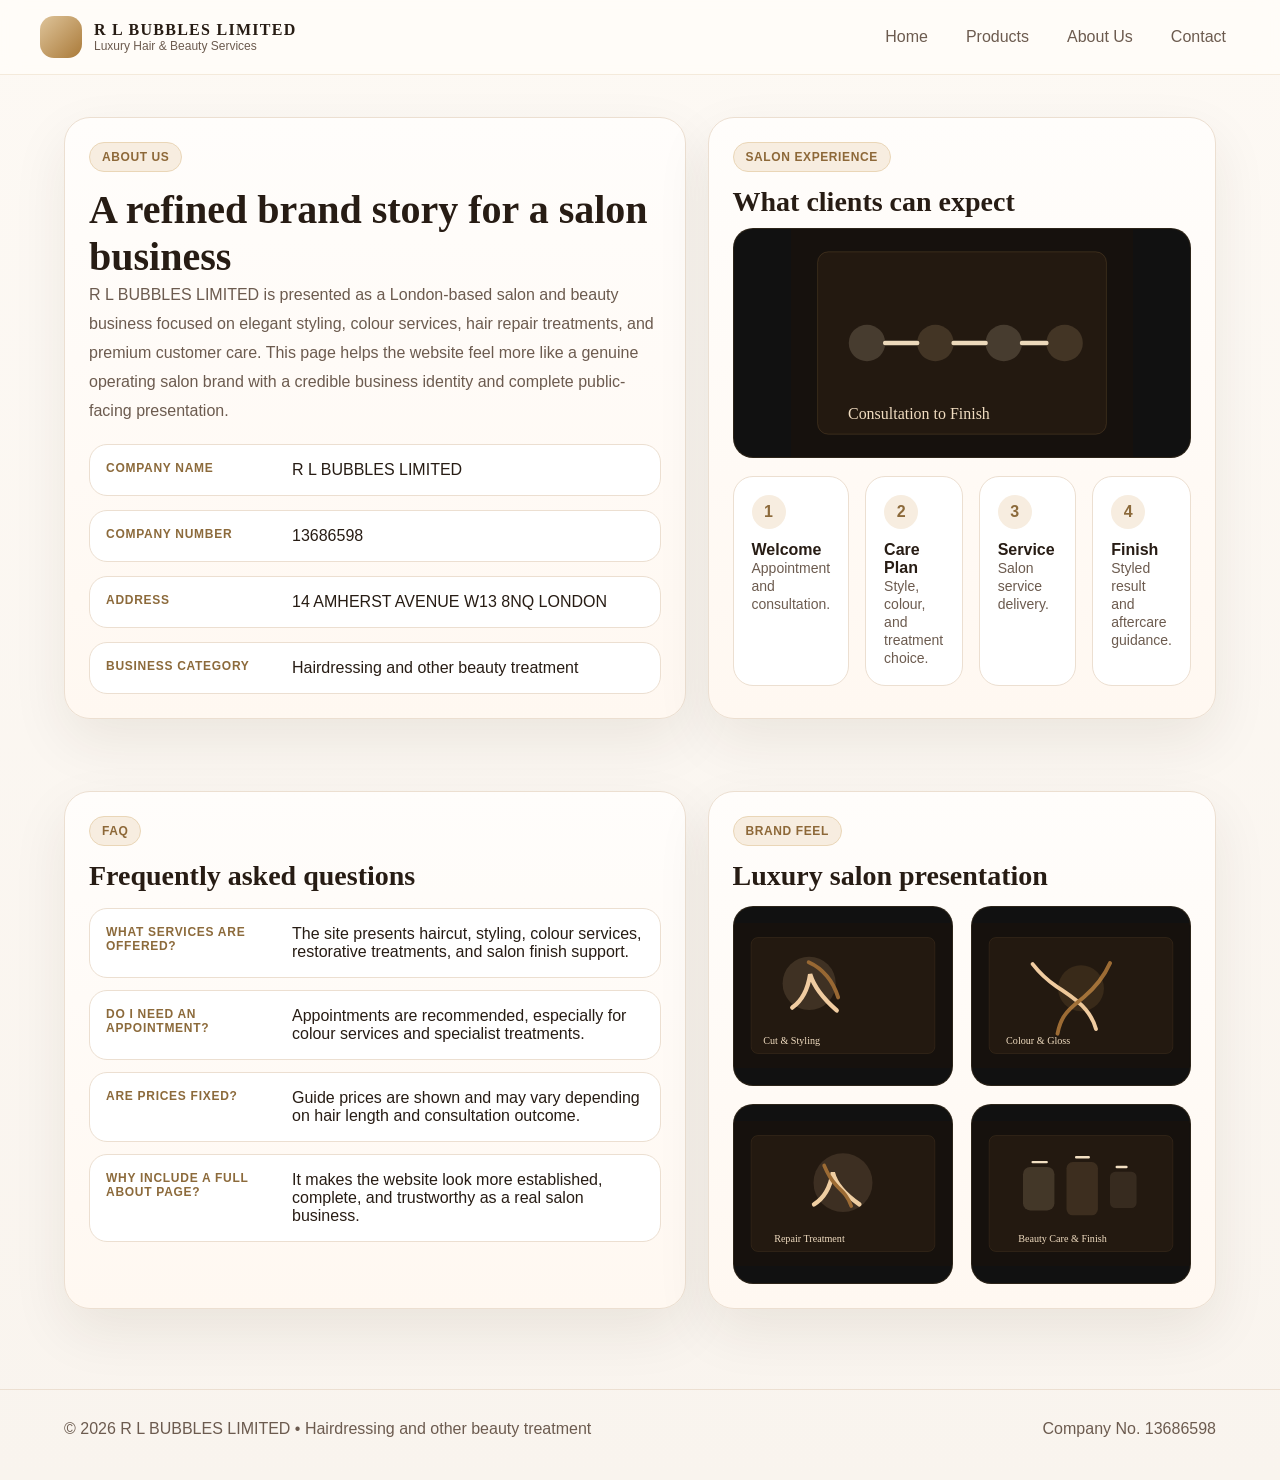
==== about.html @ bbaa7742 "cdsc" ====
<!DOCTYPE html><html lang='en'><head><meta charset='utf-8'><meta name='viewport' content='width=device-width,initial-scale=1'><title>R L BUBBLES LIMITED | About Us</title><meta name='description' content='R L BUBBLES LIMITED luxury salon and beauty website.'>
<style>
:root{--bg:#f9f4ee;--panel:#fffdfb;--panel2:#fff8f1;--text:#271c14;--muted:#6c5b4f;--gold:#b98945;--line:#ecdfd1;--shadow:0 22px 56px rgba(56,34,12,.08)}
*{box-sizing:border-box}html{scroll-behavior:smooth}
body{margin:0;background:linear-gradient(180deg,#fdf9f4,var(--bg));color:var(--text);font-family:Segoe UI,Arial,sans-serif}
a{color:inherit}.wrap{max-width:1200px;margin:0 auto;padding:0 24px}
.nav{position:sticky;top:0;z-index:30;background:rgba(255,252,248,.92);backdrop-filter:blur(10px);border-bottom:1px solid rgba(185,137,69,.16)}
.nav-inner{display:flex;justify-content:space-between;align-items:center;padding:16px 0;gap:14px;flex-wrap:wrap}
.brand{display:flex;align-items:center;gap:12px;text-decoration:none}.mark{width:42px;height:42px;border-radius:14px;background:linear-gradient(135deg,#dec49a,#aa7a39)}
.brand strong{display:block;font-family:Georgia,serif;letter-spacing:.08em}.brand span{display:block;font-size:12px;color:var(--muted)}
.links{display:flex;gap:10px;flex-wrap:wrap}.links a{text-decoration:none;padding:10px 14px;border-radius:999px;color:var(--muted)}.links a:hover{background:#fff;border:1px solid var(--line);color:var(--text)}
.hero{padding:34px 0 22px}
.hero-card{min-height:640px;border-radius:36px;overflow:hidden;position:relative;background:linear-gradient(90deg, rgba(26,18,13,.82) 0%, rgba(26,18,13,.60) 44%, rgba(26,18,13,.18) 72%, rgba(26,18,13,.04) 100%),url('assets/hero-salon.svg') center/cover no-repeat;box-shadow:0 28px 70px rgba(44,24,8,.16)}
.hero-inner{max-width:690px;padding:76px 68px;color:#f8efe2}.kicker{display:inline-flex;padding:8px 14px;border-radius:999px;border:1px solid rgba(255,240,215,.24);background:rgba(255,255,255,.06);font-size:13px}
h1,h2,h3{font-family:Georgia,'Times New Roman',serif}h1{margin:20px 0 16px;font-size:clamp(42px,6vw,76px);line-height:1.02;letter-spacing:-.03em}h2{font-size:40px;margin:0}
.lead{font-size:18px;line-height:1.85;color:#efe1cd}.actions{display:flex;gap:14px;flex-wrap:wrap;margin-top:28px}
.btn{display:inline-flex;align-items:center;justify-content:center;padding:14px 18px;border-radius:14px;text-decoration:none;font-weight:700}
.btn-primary{background:linear-gradient(135deg,#f0d8b0,#b98945);color:#25170d;box-shadow:0 16px 36px rgba(185,137,69,.28)}.btn-secondary{background:rgba(255,255,255,.08);color:#fff;border:1px solid rgba(255,240,215,.20)}
.float{position:absolute;right:28px;bottom:28px;width:min(395px,calc(100% - 56px));background:rgba(255,250,245,.95);border:1px solid rgba(185,137,69,.18);border-radius:24px;padding:24px;box-shadow:var(--shadow)}.float h3{margin:0 0 14px;font-size:24px}
.list{display:grid;gap:12px}.item{display:grid;grid-template-columns:138px 1fr;gap:14px;padding:12px 0;border-top:1px solid var(--line)}.item:first-child{border-top:none;padding-top:0}.item strong{font-size:12px;color:#87684a;text-transform:uppercase;letter-spacing:.06em}
.section{padding:36px 0}.heading{display:flex;justify-content:space-between;gap:22px;align-items:end;flex-wrap:wrap;margin-bottom:20px}.heading p{margin:0;max-width:760px;color:var(--muted);line-height:1.8}
.grid4{display:grid;grid-template-columns:repeat(4,1fr);gap:22px}.grid2{display:grid;grid-template-columns:1.1fr .9fr;gap:22px}
.card{background:linear-gradient(180deg,var(--panel),var(--panel2));border:1px solid var(--line);border-radius:26px;padding:24px;box-shadow:var(--shadow)}
.media{height:230px;border-radius:20px;background:#111 center/contain no-repeat;border:1px solid rgba(185,137,69,.16);margin-bottom:18px}
.gallery{display:grid;grid-template-columns:repeat(4,1fr);gap:18px}.gallery .media{height:180px;margin-bottom:0}
.badge{display:inline-flex;padding:7px 12px;border-radius:999px;font-size:12px;font-weight:700;letter-spacing:.05em;text-transform:uppercase;color:#8d6838;background:#f7ede0;border:1px solid #ead6b7}
.card h3{margin:0 0 10px;font-size:28px}.card p{margin:0;color:var(--muted);line-height:1.82}.price-list,.faq{display:grid;gap:12px;margin-top:16px}
.price{display:grid;grid-template-columns:1fr auto;gap:14px;padding:16px 0;border-top:1px solid var(--line)}.price:first-child{border-top:none;padding-top:0}.price strong{display:block;font-size:17px}.price span{font-weight:700;color:#8e6530}
.details{display:grid;gap:14px}.detail{display:grid;grid-template-columns:170px 1fr;gap:16px;padding:16px;border-radius:18px;background:#fff;border:1px solid var(--line)}.detail strong{color:#8c6a3b;text-transform:uppercase;font-size:12px;letter-spacing:.06em}
.note{margin-top:16px;padding:16px 18px;border-radius:18px;background:#f9f2e8;border:1px solid #ecd8ba;color:#72583e;line-height:1.75}
.steps{display:grid;grid-template-columns:repeat(4,1fr);gap:16px;margin-top:16px}.step{padding:18px;border-radius:20px;background:#fff;border:1px solid var(--line)}.step b{display:inline-block;width:34px;height:34px;line-height:34px;text-align:center;border-radius:999px;background:#f7ede0;color:#8c6a3b;margin-bottom:12px}
.form-grid{display:grid;grid-template-columns:1fr 1fr;gap:14px}input,textarea,select{width:100%;padding:14px;border-radius:14px;border:1px solid var(--line);background:#fff;font:inherit;color:var(--text)}textarea{min-height:130px;resize:vertical}.full{grid-column:1/-1}
.footer{margin-top:44px;border-top:1px solid var(--line);padding:30px 0 42px;color:var(--muted)}.footer-inner{display:flex;justify-content:space-between;gap:18px;flex-wrap:wrap}.small{font-size:14px}
@media(max-width:1000px){.grid4,.grid2,.gallery,.steps,.form-grid{grid-template-columns:1fr}.hero-card{min-height:unset}.float{position:static;margin:24px}}
@media(max-width:720px){.hero-inner{padding:34px 24px}h1{font-size:42px}h2{font-size:32px}.item,.detail{grid-template-columns:1fr}}
</style>
</head><body><nav class='nav'><div class='wrap nav-inner'><a class='brand' href='index.html'><div class='mark'></div><div><strong>R L BUBBLES LIMITED</strong><span>Luxury Hair & Beauty Services</span></div></a><div class='links'><a href='index.html'>Home</a><a href='products.html'>Products</a><a href='about.html'>About Us</a><a href='contact.html'>Contact</a></div></div></nav>
<section class='section' style='padding-top:42px'><div class='wrap grid2'><div class='card'><span class='badge'>About Us</span><h2 style='margin-top:14px'>A refined brand story for a salon business</h2><p>R L BUBBLES LIMITED is presented as a London-based salon and beauty business focused on elegant styling, colour services, hair repair treatments, and premium customer care. This page helps the website feel more like a genuine operating salon brand with a credible business identity and complete public-facing presentation.</p><div class='details' style='margin-top:18px'><div class='detail'><strong>Company Name</strong><div>R L BUBBLES LIMITED</div></div><div class='detail'><strong>Company Number</strong><div>13686598</div></div><div class='detail'><strong>Address</strong><div>14 AMHERST AVENUE W13 8NQ LONDON</div></div><div class='detail'><strong>Business Category</strong><div>Hairdressing and other beauty treatment</div></div></div></div><div class='card'><span class='badge'>Salon Experience</span><h3 style='margin-top:14px'>What clients can expect</h3><div class='media' style="background-image:url('assets/process.svg')"></div><div class='steps'><div class='step'><b>1</b><div><strong>Welcome</strong><br><span class='small' style='color:var(--muted)'>Appointment and consultation.</span></div></div><div class='step'><b>2</b><div><strong>Care Plan</strong><br><span class='small' style='color:var(--muted)'>Style, colour, and treatment choice.</span></div></div><div class='step'><b>3</b><div><strong>Service</strong><br><span class='small' style='color:var(--muted)'>Salon service delivery.</span></div></div><div class='step'><b>4</b><div><strong>Finish</strong><br><span class='small' style='color:var(--muted)'>Styled result and aftercare guidance.</span></div></div></div></div></div></section>
<section class='section'><div class='wrap grid2'><div class='card'><span class='badge'>FAQ</span><h3 style='margin-top:14px'>Frequently asked questions</h3><div class='faq'><div class='detail'><strong>What services are offered?</strong><div>The site presents haircut, styling, colour services, restorative treatments, and salon finish support.</div></div><div class='detail'><strong>Do I need an appointment?</strong><div>Appointments are recommended, especially for colour services and specialist treatments.</div></div><div class='detail'><strong>Are prices fixed?</strong><div>Guide prices are shown and may vary depending on hair length and consultation outcome.</div></div><div class='detail'><strong>Why include a full About page?</strong><div>It makes the website look more established, complete, and trustworthy as a real salon business.</div></div></div></div><div class='card'><span class='badge'>Brand Feel</span><h3 style='margin-top:14px'>Luxury salon presentation</h3><div class='gallery' style='grid-template-columns:repeat(2,1fr);margin-top:14px'><div class='media' style="background-image:url('assets/cut-style.svg')"></div><div class='media' style="background-image:url('assets/colour.svg')"></div><div class='media' style="background-image:url('assets/treatment.svg')"></div><div class='media' style="background-image:url('assets/beauty.svg')"></div></div></div></div></section>
<footer class='footer'><div class='wrap footer-inner'><div>© 2026 R L BUBBLES LIMITED • Hairdressing and other beauty treatment</div><div>Company No. 13686598</div></div></footer></body></html>
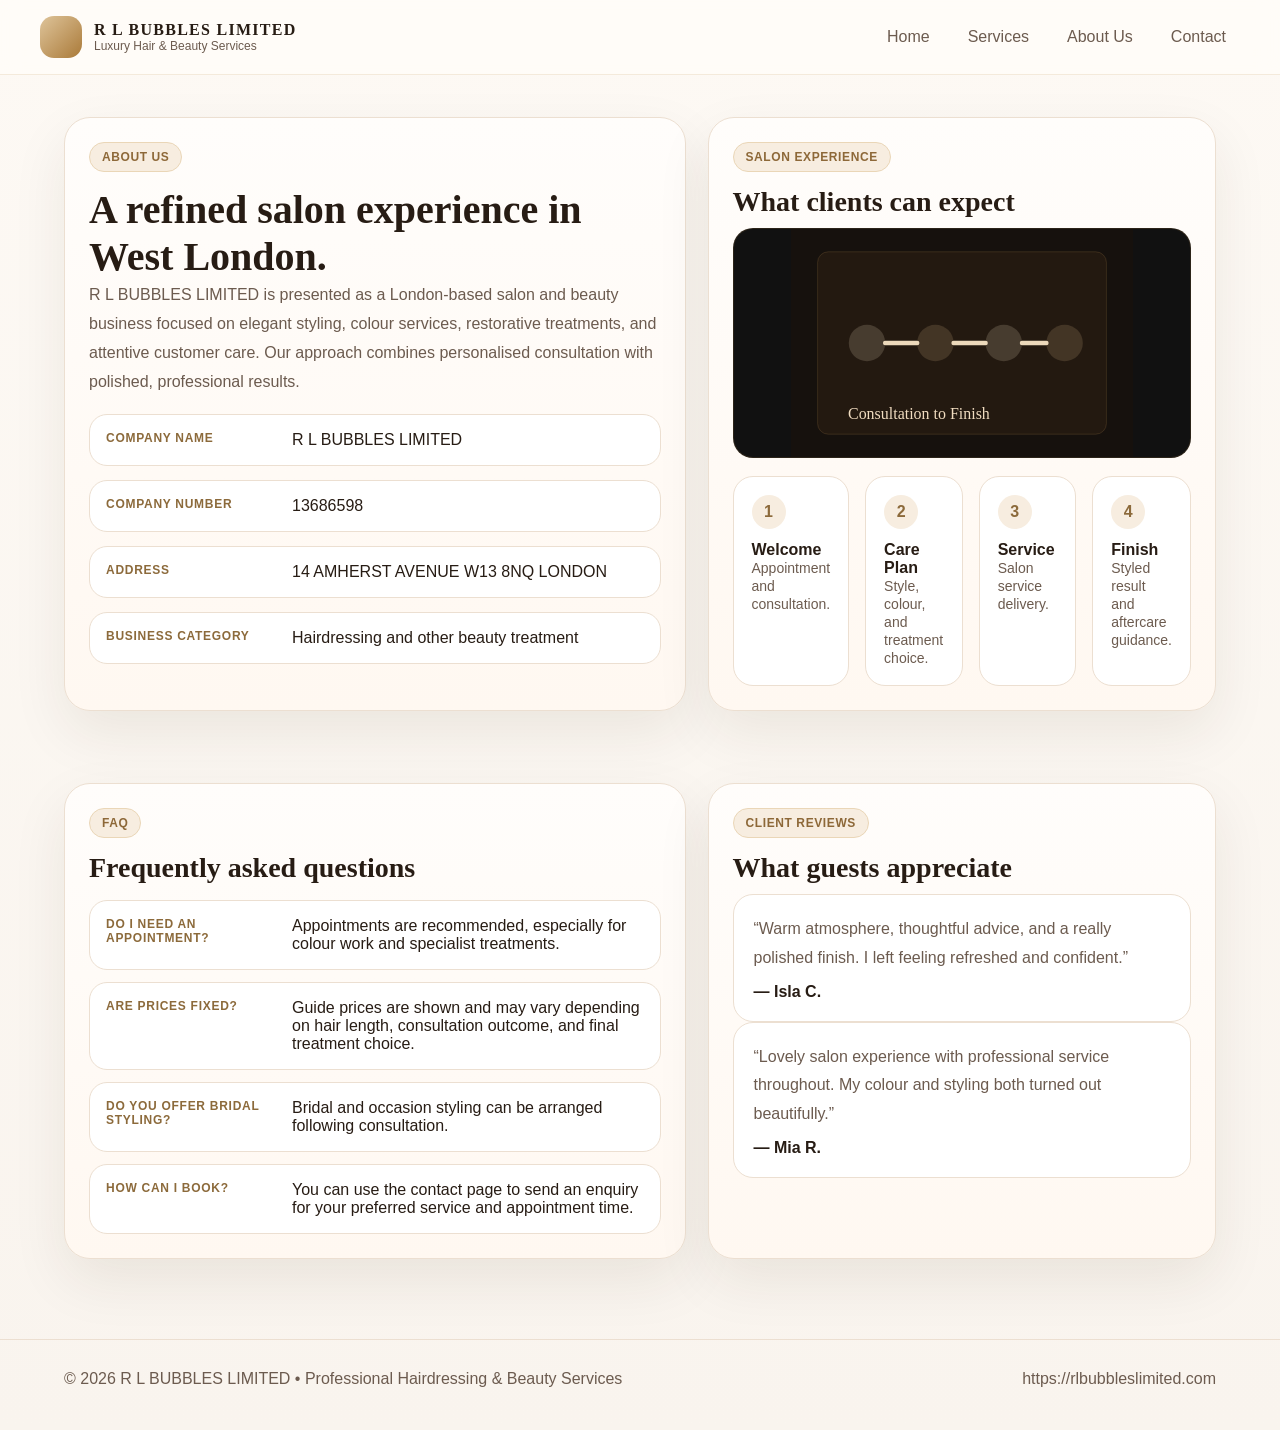
==== commit 078b8e9f: "cdsac" ====
--- a/about.html
+++ b/about.html
@@ -1,40 +1,27 @@
-<!DOCTYPE html><html lang='en'><head><meta charset='utf-8'><meta name='viewport' content='width=device-width,initial-scale=1'><title>R L BUBBLES LIMITED | About Us</title><meta name='description' content='R L BUBBLES LIMITED luxury salon and beauty website.'>
-<style>
+<!DOCTYPE html><html lang='en'><head><meta charset='utf-8'><meta name='viewport' content='width=device-width,initial-scale=1'><title>R L BUBBLES LIMITED | About Us</title><meta name='description' content='R L BUBBLES LIMITED luxury salon and beauty website.'><style>
 :root{--bg:#f9f4ee;--panel:#fffdfb;--panel2:#fff8f1;--text:#271c14;--muted:#6c5b4f;--gold:#b98945;--line:#ecdfd1;--shadow:0 22px 56px rgba(56,34,12,.08)}
-*{box-sizing:border-box}html{scroll-behavior:smooth}
-body{margin:0;background:linear-gradient(180deg,#fdf9f4,var(--bg));color:var(--text);font-family:Segoe UI,Arial,sans-serif}
+*{box-sizing:border-box}html{scroll-behavior:smooth}body{margin:0;background:linear-gradient(180deg,#fdf9f4,var(--bg));color:var(--text);font-family:Segoe UI,Arial,sans-serif}
 a{color:inherit}.wrap{max-width:1200px;margin:0 auto;padding:0 24px}
 .nav{position:sticky;top:0;z-index:30;background:rgba(255,252,248,.92);backdrop-filter:blur(10px);border-bottom:1px solid rgba(185,137,69,.16)}
-.nav-inner{display:flex;justify-content:space-between;align-items:center;padding:16px 0;gap:14px;flex-wrap:wrap}
-.brand{display:flex;align-items:center;gap:12px;text-decoration:none}.mark{width:42px;height:42px;border-radius:14px;background:linear-gradient(135deg,#dec49a,#aa7a39)}
-.brand strong{display:block;font-family:Georgia,serif;letter-spacing:.08em}.brand span{display:block;font-size:12px;color:var(--muted)}
+.nav-inner{display:flex;justify-content:space-between;align-items:center;padding:16px 0;gap:14px;flex-wrap:wrap}.brand{display:flex;align-items:center;gap:12px;text-decoration:none}.mark{width:42px;height:42px;border-radius:14px;background:linear-gradient(135deg,#dec49a,#aa7a39)}.brand strong{display:block;font-family:Georgia,serif;letter-spacing:.08em}.brand span{display:block;font-size:12px;color:var(--muted)}
 .links{display:flex;gap:10px;flex-wrap:wrap}.links a{text-decoration:none;padding:10px 14px;border-radius:999px;color:var(--muted)}.links a:hover{background:#fff;border:1px solid var(--line);color:var(--text)}
-.hero{padding:34px 0 22px}
-.hero-card{min-height:640px;border-radius:36px;overflow:hidden;position:relative;background:linear-gradient(90deg, rgba(26,18,13,.82) 0%, rgba(26,18,13,.60) 44%, rgba(26,18,13,.18) 72%, rgba(26,18,13,.04) 100%),url('assets/hero-salon.svg') center/cover no-repeat;box-shadow:0 28px 70px rgba(44,24,8,.16)}
+.hero{padding:34px 0 22px}.hero-card{min-height:640px;border-radius:36px;overflow:hidden;position:relative;background:linear-gradient(90deg, rgba(26,18,13,.82) 0%, rgba(26,18,13,.60) 44%, rgba(26,18,13,.18) 72%, rgba(26,18,13,.04) 100%),url('assets/hero-salon.svg') center/cover no-repeat;box-shadow:0 28px 70px rgba(44,24,8,.16)}
 .hero-inner{max-width:690px;padding:76px 68px;color:#f8efe2}.kicker{display:inline-flex;padding:8px 14px;border-radius:999px;border:1px solid rgba(255,240,215,.24);background:rgba(255,255,255,.06);font-size:13px}
-h1,h2,h3{font-family:Georgia,'Times New Roman',serif}h1{margin:20px 0 16px;font-size:clamp(42px,6vw,76px);line-height:1.02;letter-spacing:-.03em}h2{font-size:40px;margin:0}
-.lead{font-size:18px;line-height:1.85;color:#efe1cd}.actions{display:flex;gap:14px;flex-wrap:wrap;margin-top:28px}
-.btn{display:inline-flex;align-items:center;justify-content:center;padding:14px 18px;border-radius:14px;text-decoration:none;font-weight:700}
-.btn-primary{background:linear-gradient(135deg,#f0d8b0,#b98945);color:#25170d;box-shadow:0 16px 36px rgba(185,137,69,.28)}.btn-secondary{background:rgba(255,255,255,.08);color:#fff;border:1px solid rgba(255,240,215,.20)}
-.float{position:absolute;right:28px;bottom:28px;width:min(395px,calc(100% - 56px));background:rgba(255,250,245,.95);border:1px solid rgba(185,137,69,.18);border-radius:24px;padding:24px;box-shadow:var(--shadow)}.float h3{margin:0 0 14px;font-size:24px}
-.list{display:grid;gap:12px}.item{display:grid;grid-template-columns:138px 1fr;gap:14px;padding:12px 0;border-top:1px solid var(--line)}.item:first-child{border-top:none;padding-top:0}.item strong{font-size:12px;color:#87684a;text-transform:uppercase;letter-spacing:.06em}
+h1,h2,h3{font-family:Georgia,'Times New Roman',serif}h1{margin:20px 0 16px;font-size:clamp(42px,6vw,76px);line-height:1.02;letter-spacing:-.03em}h2{font-size:40px;margin:0}.lead{font-size:18px;line-height:1.85;color:#efe1cd}.actions{display:flex;gap:14px;flex-wrap:wrap;margin-top:28px}
+.btn{display:inline-flex;align-items:center;justify-content:center;padding:14px 18px;border-radius:14px;text-decoration:none;font-weight:700}.btn-primary{background:linear-gradient(135deg,#f0d8b0,#b98945);color:#25170d;box-shadow:0 16px 36px rgba(185,137,69,.28)}.btn-secondary{background:rgba(255,255,255,.08);color:#fff;border:1px solid rgba(255,240,215,.20)}
+.float{position:absolute;right:28px;bottom:28px;width:min(395px,calc(100% - 56px));background:rgba(255,250,245,.95);border:1px solid rgba(185,137,69,.18);border-radius:24px;padding:24px;box-shadow:var(--shadow)}.float h3{margin:0 0 14px;font-size:24px}.list{display:grid;gap:12px}.item{display:grid;grid-template-columns:138px 1fr;gap:14px;padding:12px 0;border-top:1px solid var(--line)}.item:first-child{border-top:none;padding-top:0}.item strong{font-size:12px;color:#87684a;text-transform:uppercase;letter-spacing:.06em}
 .section{padding:36px 0}.heading{display:flex;justify-content:space-between;gap:22px;align-items:end;flex-wrap:wrap;margin-bottom:20px}.heading p{margin:0;max-width:760px;color:var(--muted);line-height:1.8}
-.grid4{display:grid;grid-template-columns:repeat(4,1fr);gap:22px}.grid2{display:grid;grid-template-columns:1.1fr .9fr;gap:22px}
-.card{background:linear-gradient(180deg,var(--panel),var(--panel2));border:1px solid var(--line);border-radius:26px;padding:24px;box-shadow:var(--shadow)}
-.media{height:230px;border-radius:20px;background:#111 center/contain no-repeat;border:1px solid rgba(185,137,69,.16);margin-bottom:18px}
-.gallery{display:grid;grid-template-columns:repeat(4,1fr);gap:18px}.gallery .media{height:180px;margin-bottom:0}
-.badge{display:inline-flex;padding:7px 12px;border-radius:999px;font-size:12px;font-weight:700;letter-spacing:.05em;text-transform:uppercase;color:#8d6838;background:#f7ede0;border:1px solid #ead6b7}
-.card h3{margin:0 0 10px;font-size:28px}.card p{margin:0;color:var(--muted);line-height:1.82}.price-list,.faq{display:grid;gap:12px;margin-top:16px}
+.grid4{display:grid;grid-template-columns:repeat(4,1fr);gap:22px}.grid3{display:grid;grid-template-columns:repeat(3,1fr);gap:22px}.grid2{display:grid;grid-template-columns:1.1fr .9fr;gap:22px}.card{background:linear-gradient(180deg,var(--panel),var(--panel2));border:1px solid var(--line);border-radius:26px;padding:24px;box-shadow:var(--shadow)}
+.media{height:230px;border-radius:20px;background:#111 center/contain no-repeat;border:1px solid rgba(185,137,69,.16);margin-bottom:18px}.gallery{display:grid;grid-template-columns:repeat(4,1fr);gap:18px}.gallery .media{height:180px;margin-bottom:0}.badge{display:inline-flex;padding:7px 12px;border-radius:999px;font-size:12px;font-weight:700;letter-spacing:.05em;text-transform:uppercase;color:#8d6838;background:#f7ede0;border:1px solid #ead6b7}
+.card h3{margin:0 0 10px;font-size:28px}.card p{margin:0;color:var(--muted);line-height:1.82}.price-list,.testimonials,.faq{display:grid;gap:12px;margin-top:16px}
 .price{display:grid;grid-template-columns:1fr auto;gap:14px;padding:16px 0;border-top:1px solid var(--line)}.price:first-child{border-top:none;padding-top:0}.price strong{display:block;font-size:17px}.price span{font-weight:700;color:#8e6530}
 .details{display:grid;gap:14px}.detail{display:grid;grid-template-columns:170px 1fr;gap:16px;padding:16px;border-radius:18px;background:#fff;border:1px solid var(--line)}.detail strong{color:#8c6a3b;text-transform:uppercase;font-size:12px;letter-spacing:.06em}
 .note{margin-top:16px;padding:16px 18px;border-radius:18px;background:#f9f2e8;border:1px solid #ecd8ba;color:#72583e;line-height:1.75}
 .steps{display:grid;grid-template-columns:repeat(4,1fr);gap:16px;margin-top:16px}.step{padding:18px;border-radius:20px;background:#fff;border:1px solid var(--line)}.step b{display:inline-block;width:34px;height:34px;line-height:34px;text-align:center;border-radius:999px;background:#f7ede0;color:#8c6a3b;margin-bottom:12px}
+.hours{display:grid;gap:12px}.hours-row{display:grid;grid-template-columns:1fr auto;gap:14px;padding:12px 0;border-top:1px solid var(--line)}.hours-row:first-child{border-top:none;padding-top:0}
+.quote{padding:20px;border-radius:20px;background:#fff;border:1px solid var(--line)}.quote p{margin:0 0 10px;color:var(--muted);line-height:1.8}.quote strong{display:block}
 .form-grid{display:grid;grid-template-columns:1fr 1fr;gap:14px}input,textarea,select{width:100%;padding:14px;border-radius:14px;border:1px solid var(--line);background:#fff;font:inherit;color:var(--text)}textarea{min-height:130px;resize:vertical}.full{grid-column:1/-1}
 .footer{margin-top:44px;border-top:1px solid var(--line);padding:30px 0 42px;color:var(--muted)}.footer-inner{display:flex;justify-content:space-between;gap:18px;flex-wrap:wrap}.small{font-size:14px}
-@media(max-width:1000px){.grid4,.grid2,.gallery,.steps,.form-grid{grid-template-columns:1fr}.hero-card{min-height:unset}.float{position:static;margin:24px}}
-@media(max-width:720px){.hero-inner{padding:34px 24px}h1{font-size:42px}h2{font-size:32px}.item,.detail{grid-template-columns:1fr}}
-</style>
-</head><body><nav class='nav'><div class='wrap nav-inner'><a class='brand' href='index.html'><div class='mark'></div><div><strong>R L BUBBLES LIMITED</strong><span>Luxury Hair & Beauty Services</span></div></a><div class='links'><a href='index.html'>Home</a><a href='products.html'>Products</a><a href='about.html'>About Us</a><a href='contact.html'>Contact</a></div></div></nav>
-<section class='section' style='padding-top:42px'><div class='wrap grid2'><div class='card'><span class='badge'>About Us</span><h2 style='margin-top:14px'>A refined brand story for a salon business</h2><p>R L BUBBLES LIMITED is presented as a London-based salon and beauty business focused on elegant styling, colour services, hair repair treatments, and premium customer care. This page helps the website feel more like a genuine operating salon brand with a credible business identity and complete public-facing presentation.</p><div class='details' style='margin-top:18px'><div class='detail'><strong>Company Name</strong><div>R L BUBBLES LIMITED</div></div><div class='detail'><strong>Company Number</strong><div>13686598</div></div><div class='detail'><strong>Address</strong><div>14 AMHERST AVENUE W13 8NQ LONDON</div></div><div class='detail'><strong>Business Category</strong><div>Hairdressing and other beauty treatment</div></div></div></div><div class='card'><span class='badge'>Salon Experience</span><h3 style='margin-top:14px'>What clients can expect</h3><div class='media' style="background-image:url('assets/process.svg')"></div><div class='steps'><div class='step'><b>1</b><div><strong>Welcome</strong><br><span class='small' style='color:var(--muted)'>Appointment and consultation.</span></div></div><div class='step'><b>2</b><div><strong>Care Plan</strong><br><span class='small' style='color:var(--muted)'>Style, colour, and treatment choice.</span></div></div><div class='step'><b>3</b><div><strong>Service</strong><br><span class='small' style='color:var(--muted)'>Salon service delivery.</span></div></div><div class='step'><b>4</b><div><strong>Finish</strong><br><span class='small' style='color:var(--muted)'>Styled result and aftercare guidance.</span></div></div></div></div></div></section>
-<section class='section'><div class='wrap grid2'><div class='card'><span class='badge'>FAQ</span><h3 style='margin-top:14px'>Frequently asked questions</h3><div class='faq'><div class='detail'><strong>What services are offered?</strong><div>The site presents haircut, styling, colour services, restorative treatments, and salon finish support.</div></div><div class='detail'><strong>Do I need an appointment?</strong><div>Appointments are recommended, especially for colour services and specialist treatments.</div></div><div class='detail'><strong>Are prices fixed?</strong><div>Guide prices are shown and may vary depending on hair length and consultation outcome.</div></div><div class='detail'><strong>Why include a full About page?</strong><div>It makes the website look more established, complete, and trustworthy as a real salon business.</div></div></div></div><div class='card'><span class='badge'>Brand Feel</span><h3 style='margin-top:14px'>Luxury salon presentation</h3><div class='gallery' style='grid-template-columns:repeat(2,1fr);margin-top:14px'><div class='media' style="background-image:url('assets/cut-style.svg')"></div><div class='media' style="background-image:url('assets/colour.svg')"></div><div class='media' style="background-image:url('assets/treatment.svg')"></div><div class='media' style="background-image:url('assets/beauty.svg')"></div></div></div></div></section>
-<footer class='footer'><div class='wrap footer-inner'><div>© 2026 R L BUBBLES LIMITED • Hairdressing and other beauty treatment</div><div>Company No. 13686598</div></div></footer></body></html>+@media(max-width:1000px){.grid4,.grid3,.grid2,.gallery,.steps,.form-grid{grid-template-columns:1fr}.hero-card{min-height:unset}.float{position:static;margin:24px}}
+@media(max-width:720px){.hero-inner{padding:34px 24px}h1{font-size:42px}h2{font-size:32px}.item,.detail,.hours-row{grid-template-columns:1fr}}
+</style></head><body><nav class='nav'><div class='wrap nav-inner'><a class='brand' href='index.html'><div class='mark'></div><div><strong>R L BUBBLES LIMITED</strong><span>Luxury Hair & Beauty Services</span></div></a><div class='links'><a href='index.html'>Home</a><a href='services.html'>Services</a><a href='about.html'>About Us</a><a href='contact.html'>Contact</a></div></div></nav><section class='section' style='padding-top:42px'><div class='wrap grid2'><div class='card'><span class='badge'>About Us</span><h2 style='margin-top:14px'>A refined salon experience in West London.</h2><p>R L BUBBLES LIMITED is presented as a London-based salon and beauty business focused on elegant styling, colour services, restorative treatments, and attentive customer care. Our approach combines personalised consultation with polished, professional results.</p><div class='details' style='margin-top:18px'><div class='detail'><strong>Company Name</strong><div>R L BUBBLES LIMITED</div></div><div class='detail'><strong>Company Number</strong><div>13686598</div></div><div class='detail'><strong>Address</strong><div>14 AMHERST AVENUE W13 8NQ LONDON</div></div><div class='detail'><strong>Business Category</strong><div>Hairdressing and other beauty treatment</div></div></div></div><div class='card'><span class='badge'>Salon Experience</span><h3 style='margin-top:14px'>What clients can expect</h3><div class='media' style="background-image:url('assets/process.svg')"></div><div class='steps'><div class='step'><b>1</b><div><strong>Welcome</strong><br><span class='small' style='color:var(--muted)'>Appointment and consultation.</span></div></div><div class='step'><b>2</b><div><strong>Care Plan</strong><br><span class='small' style='color:var(--muted)'>Style, colour, and treatment choice.</span></div></div><div class='step'><b>3</b><div><strong>Service</strong><br><span class='small' style='color:var(--muted)'>Salon service delivery.</span></div></div><div class='step'><b>4</b><div><strong>Finish</strong><br><span class='small' style='color:var(--muted)'>Styled result and aftercare guidance.</span></div></div></div></div></div></section><section class='section'><div class='wrap grid2'><div class='card'><span class='badge'>FAQ</span><h3 style='margin-top:14px'>Frequently asked questions</h3><div class='faq'><div class='detail'><strong>Do I need an appointment?</strong><div>Appointments are recommended, especially for colour work and specialist treatments.</div></div><div class='detail'><strong>Are prices fixed?</strong><div>Guide prices are shown and may vary depending on hair length, consultation outcome, and final treatment choice.</div></div><div class='detail'><strong>Do you offer bridal styling?</strong><div>Bridal and occasion styling can be arranged following consultation.</div></div><div class='detail'><strong>How can I book?</strong><div>You can use the contact page to send an enquiry for your preferred service and appointment time.</div></div></div></div><div class='card'><span class='badge'>Client Reviews</span><h3 style='margin-top:14px'>What guests appreciate</h3><div class='quotes'><div class='quote'><p>“Warm atmosphere, thoughtful advice, and a really polished finish. I left feeling refreshed and confident.”</p><strong>— Isla C.</strong></div><div class='quote'><p>“Lovely salon experience with professional service throughout. My colour and styling both turned out beautifully.”</p><strong>— Mia R.</strong></div></div></div></div></section><footer class='footer'><div class='wrap footer-inner'><div>© 2026 R L BUBBLES LIMITED • Professional Hairdressing & Beauty Services</div><div>https://rlbubbleslimited.com</div></div></footer></body></html>
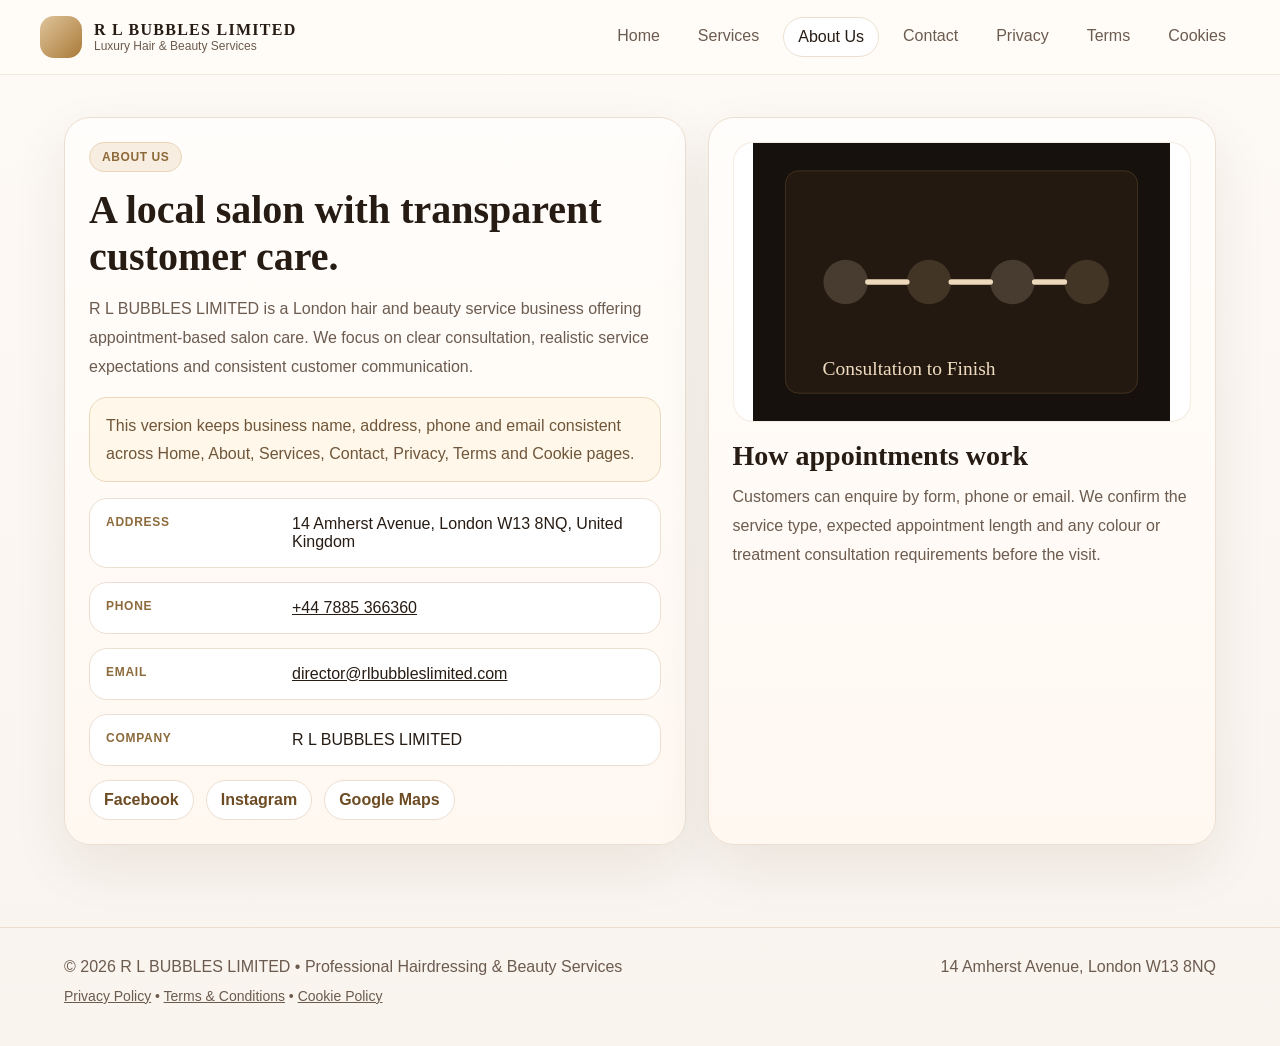
==== commit 3131acf7: "commit code" ====
--- a/about.html
+++ b/about.html
@@ -1,27 +1,2 @@
-<!DOCTYPE html><html lang='en'><head><meta charset='utf-8'><meta name='viewport' content='width=device-width,initial-scale=1'><title>R L BUBBLES LIMITED | About Us</title><meta name='description' content='R L BUBBLES LIMITED luxury salon and beauty website.'><style>
-:root{--bg:#f9f4ee;--panel:#fffdfb;--panel2:#fff8f1;--text:#271c14;--muted:#6c5b4f;--gold:#b98945;--line:#ecdfd1;--shadow:0 22px 56px rgba(56,34,12,.08)}
-*{box-sizing:border-box}html{scroll-behavior:smooth}body{margin:0;background:linear-gradient(180deg,#fdf9f4,var(--bg));color:var(--text);font-family:Segoe UI,Arial,sans-serif}
-a{color:inherit}.wrap{max-width:1200px;margin:0 auto;padding:0 24px}
-.nav{position:sticky;top:0;z-index:30;background:rgba(255,252,248,.92);backdrop-filter:blur(10px);border-bottom:1px solid rgba(185,137,69,.16)}
-.nav-inner{display:flex;justify-content:space-between;align-items:center;padding:16px 0;gap:14px;flex-wrap:wrap}.brand{display:flex;align-items:center;gap:12px;text-decoration:none}.mark{width:42px;height:42px;border-radius:14px;background:linear-gradient(135deg,#dec49a,#aa7a39)}.brand strong{display:block;font-family:Georgia,serif;letter-spacing:.08em}.brand span{display:block;font-size:12px;color:var(--muted)}
-.links{display:flex;gap:10px;flex-wrap:wrap}.links a{text-decoration:none;padding:10px 14px;border-radius:999px;color:var(--muted)}.links a:hover{background:#fff;border:1px solid var(--line);color:var(--text)}
-.hero{padding:34px 0 22px}.hero-card{min-height:640px;border-radius:36px;overflow:hidden;position:relative;background:linear-gradient(90deg, rgba(26,18,13,.82) 0%, rgba(26,18,13,.60) 44%, rgba(26,18,13,.18) 72%, rgba(26,18,13,.04) 100%),url('assets/hero-salon.svg') center/cover no-repeat;box-shadow:0 28px 70px rgba(44,24,8,.16)}
-.hero-inner{max-width:690px;padding:76px 68px;color:#f8efe2}.kicker{display:inline-flex;padding:8px 14px;border-radius:999px;border:1px solid rgba(255,240,215,.24);background:rgba(255,255,255,.06);font-size:13px}
-h1,h2,h3{font-family:Georgia,'Times New Roman',serif}h1{margin:20px 0 16px;font-size:clamp(42px,6vw,76px);line-height:1.02;letter-spacing:-.03em}h2{font-size:40px;margin:0}.lead{font-size:18px;line-height:1.85;color:#efe1cd}.actions{display:flex;gap:14px;flex-wrap:wrap;margin-top:28px}
-.btn{display:inline-flex;align-items:center;justify-content:center;padding:14px 18px;border-radius:14px;text-decoration:none;font-weight:700}.btn-primary{background:linear-gradient(135deg,#f0d8b0,#b98945);color:#25170d;box-shadow:0 16px 36px rgba(185,137,69,.28)}.btn-secondary{background:rgba(255,255,255,.08);color:#fff;border:1px solid rgba(255,240,215,.20)}
-.float{position:absolute;right:28px;bottom:28px;width:min(395px,calc(100% - 56px));background:rgba(255,250,245,.95);border:1px solid rgba(185,137,69,.18);border-radius:24px;padding:24px;box-shadow:var(--shadow)}.float h3{margin:0 0 14px;font-size:24px}.list{display:grid;gap:12px}.item{display:grid;grid-template-columns:138px 1fr;gap:14px;padding:12px 0;border-top:1px solid var(--line)}.item:first-child{border-top:none;padding-top:0}.item strong{font-size:12px;color:#87684a;text-transform:uppercase;letter-spacing:.06em}
-.section{padding:36px 0}.heading{display:flex;justify-content:space-between;gap:22px;align-items:end;flex-wrap:wrap;margin-bottom:20px}.heading p{margin:0;max-width:760px;color:var(--muted);line-height:1.8}
-.grid4{display:grid;grid-template-columns:repeat(4,1fr);gap:22px}.grid3{display:grid;grid-template-columns:repeat(3,1fr);gap:22px}.grid2{display:grid;grid-template-columns:1.1fr .9fr;gap:22px}.card{background:linear-gradient(180deg,var(--panel),var(--panel2));border:1px solid var(--line);border-radius:26px;padding:24px;box-shadow:var(--shadow)}
-.media{height:230px;border-radius:20px;background:#111 center/contain no-repeat;border:1px solid rgba(185,137,69,.16);margin-bottom:18px}.gallery{display:grid;grid-template-columns:repeat(4,1fr);gap:18px}.gallery .media{height:180px;margin-bottom:0}.badge{display:inline-flex;padding:7px 12px;border-radius:999px;font-size:12px;font-weight:700;letter-spacing:.05em;text-transform:uppercase;color:#8d6838;background:#f7ede0;border:1px solid #ead6b7}
-.card h3{margin:0 0 10px;font-size:28px}.card p{margin:0;color:var(--muted);line-height:1.82}.price-list,.testimonials,.faq{display:grid;gap:12px;margin-top:16px}
-.price{display:grid;grid-template-columns:1fr auto;gap:14px;padding:16px 0;border-top:1px solid var(--line)}.price:first-child{border-top:none;padding-top:0}.price strong{display:block;font-size:17px}.price span{font-weight:700;color:#8e6530}
-.details{display:grid;gap:14px}.detail{display:grid;grid-template-columns:170px 1fr;gap:16px;padding:16px;border-radius:18px;background:#fff;border:1px solid var(--line)}.detail strong{color:#8c6a3b;text-transform:uppercase;font-size:12px;letter-spacing:.06em}
-.note{margin-top:16px;padding:16px 18px;border-radius:18px;background:#f9f2e8;border:1px solid #ecd8ba;color:#72583e;line-height:1.75}
-.steps{display:grid;grid-template-columns:repeat(4,1fr);gap:16px;margin-top:16px}.step{padding:18px;border-radius:20px;background:#fff;border:1px solid var(--line)}.step b{display:inline-block;width:34px;height:34px;line-height:34px;text-align:center;border-radius:999px;background:#f7ede0;color:#8c6a3b;margin-bottom:12px}
-.hours{display:grid;gap:12px}.hours-row{display:grid;grid-template-columns:1fr auto;gap:14px;padding:12px 0;border-top:1px solid var(--line)}.hours-row:first-child{border-top:none;padding-top:0}
-.quote{padding:20px;border-radius:20px;background:#fff;border:1px solid var(--line)}.quote p{margin:0 0 10px;color:var(--muted);line-height:1.8}.quote strong{display:block}
-.form-grid{display:grid;grid-template-columns:1fr 1fr;gap:14px}input,textarea,select{width:100%;padding:14px;border-radius:14px;border:1px solid var(--line);background:#fff;font:inherit;color:var(--text)}textarea{min-height:130px;resize:vertical}.full{grid-column:1/-1}
-.footer{margin-top:44px;border-top:1px solid var(--line);padding:30px 0 42px;color:var(--muted)}.footer-inner{display:flex;justify-content:space-between;gap:18px;flex-wrap:wrap}.small{font-size:14px}
-@media(max-width:1000px){.grid4,.grid3,.grid2,.gallery,.steps,.form-grid{grid-template-columns:1fr}.hero-card{min-height:unset}.float{position:static;margin:24px}}
-@media(max-width:720px){.hero-inner{padding:34px 24px}h1{font-size:42px}h2{font-size:32px}.item,.detail,.hours-row{grid-template-columns:1fr}}
-</style></head><body><nav class='nav'><div class='wrap nav-inner'><a class='brand' href='index.html'><div class='mark'></div><div><strong>R L BUBBLES LIMITED</strong><span>Luxury Hair & Beauty Services</span></div></a><div class='links'><a href='index.html'>Home</a><a href='services.html'>Services</a><a href='about.html'>About Us</a><a href='contact.html'>Contact</a></div></div></nav><section class='section' style='padding-top:42px'><div class='wrap grid2'><div class='card'><span class='badge'>About Us</span><h2 style='margin-top:14px'>A refined salon experience in West London.</h2><p>R L BUBBLES LIMITED is presented as a London-based salon and beauty business focused on elegant styling, colour services, restorative treatments, and attentive customer care. Our approach combines personalised consultation with polished, professional results.</p><div class='details' style='margin-top:18px'><div class='detail'><strong>Company Name</strong><div>R L BUBBLES LIMITED</div></div><div class='detail'><strong>Company Number</strong><div>13686598</div></div><div class='detail'><strong>Address</strong><div>14 AMHERST AVENUE W13 8NQ LONDON</div></div><div class='detail'><strong>Business Category</strong><div>Hairdressing and other beauty treatment</div></div></div></div><div class='card'><span class='badge'>Salon Experience</span><h3 style='margin-top:14px'>What clients can expect</h3><div class='media' style="background-image:url('assets/process.svg')"></div><div class='steps'><div class='step'><b>1</b><div><strong>Welcome</strong><br><span class='small' style='color:var(--muted)'>Appointment and consultation.</span></div></div><div class='step'><b>2</b><div><strong>Care Plan</strong><br><span class='small' style='color:var(--muted)'>Style, colour, and treatment choice.</span></div></div><div class='step'><b>3</b><div><strong>Service</strong><br><span class='small' style='color:var(--muted)'>Salon service delivery.</span></div></div><div class='step'><b>4</b><div><strong>Finish</strong><br><span class='small' style='color:var(--muted)'>Styled result and aftercare guidance.</span></div></div></div></div></div></section><section class='section'><div class='wrap grid2'><div class='card'><span class='badge'>FAQ</span><h3 style='margin-top:14px'>Frequently asked questions</h3><div class='faq'><div class='detail'><strong>Do I need an appointment?</strong><div>Appointments are recommended, especially for colour work and specialist treatments.</div></div><div class='detail'><strong>Are prices fixed?</strong><div>Guide prices are shown and may vary depending on hair length, consultation outcome, and final treatment choice.</div></div><div class='detail'><strong>Do you offer bridal styling?</strong><div>Bridal and occasion styling can be arranged following consultation.</div></div><div class='detail'><strong>How can I book?</strong><div>You can use the contact page to send an enquiry for your preferred service and appointment time.</div></div></div></div><div class='card'><span class='badge'>Client Reviews</span><h3 style='margin-top:14px'>What guests appreciate</h3><div class='quotes'><div class='quote'><p>“Warm atmosphere, thoughtful advice, and a really polished finish. I left feeling refreshed and confident.”</p><strong>— Isla C.</strong></div><div class='quote'><p>“Lovely salon experience with professional service throughout. My colour and styling both turned out beautifully.”</p><strong>— Mia R.</strong></div></div></div></div></section><footer class='footer'><div class='wrap footer-inner'><div>© 2026 R L BUBBLES LIMITED • Professional Hairdressing & Beauty Services</div><div>https://rlbubbleslimited.com</div></div></footer></body></html>+<!DOCTYPE html><html lang='en'><head><meta charset='utf-8'><meta name='viewport' content='width=device-width,initial-scale=1'><title>R L BUBBLES LIMITED | About Us</title><meta name='description' content='About R L BUBBLES LIMITED salon in London.'><link rel='canonical' href='https://rlbubbleslimited.com/'><link rel='stylesheet' href='style.css'></head><body><nav class='nav'><div class='wrap nav-inner'><a class='brand' href='index.html'><div class='mark'></div><div><strong>R L BUBBLES LIMITED</strong><span>Luxury Hair & Beauty Services</span></div></a><div class='links'><a class='' href='index.html'>Home</a><a class='' href='services.html'>Services</a><a class='active' href='about.html'>About Us</a><a class='' href='contact.html'>Contact</a><a href='privacy.html'>Privacy</a><a href='terms.html'>Terms</a><a href='cookie-policy.html'>Cookies</a></div></div></nav>
+<section class='section' style='padding-top:42px'><div class='wrap grid2'><div class='card'><span class='badge'>About Us</span><h2 style='margin-top:14px'>A local salon with transparent customer care.</h2><p style='margin-top:14px'>R L BUBBLES LIMITED is a London hair and beauty service business offering appointment-based salon care. We focus on clear consultation, realistic service expectations and consistent customer communication.</p><div class='notice'>This version keeps business name, address, phone and email consistent across Home, About, Services, Contact, Privacy, Terms and Cookie pages.</div><div class='details'><div class='detail'><strong>Address</strong><div>14 Amherst Avenue, London W13 8NQ, United Kingdom</div></div><div class='detail'><strong>Phone</strong><div><a href='tel:+447885366360'>+44 7885 366360</a></div></div><div class='detail'><strong>Email</strong><div><a href='mailto:director@rlbubbleslimited.com'>director@rlbubbleslimited.com</a></div></div><div class='detail'><strong>Company</strong><div>R L BUBBLES LIMITED</div></div></div><div class='socials'><a href='https://www.facebook.com/rlbubbleslimited' target='_blank' rel='noopener'>Facebook</a><a href='https://www.instagram.com/rlbubbleslimited' target='_blank' rel='noopener'>Instagram</a><a href='https://www.google.com/maps/search/?api=1&query=14+Amherst+Avenue+London+W13+8NQ' target='_blank' rel='noopener'>Google Maps</a></div></div><div class='card'><div class='media' style="background-image:url('assets/process.svg');height:280px"></div><h3>How appointments work</h3><p>Customers can enquire by form, phone or email. We confirm the service type, expected appointment length and any colour or treatment consultation requirements before the visit.</p></div></div></section><footer class='footer'><div class='wrap footer-inner'><div>© 2026 R L BUBBLES LIMITED • Professional Hairdressing & Beauty Services</div><div>14 Amherst Avenue, London W13 8NQ</div></div><div class='wrap' style='padding-top:12px'><div class='small'><a href='privacy.html'>Privacy Policy</a> • <a href='terms.html'>Terms &amp; Conditions</a> • <a href='cookie-policy.html'>Cookie Policy</a></div></div></footer></body></html>
--- a/style.css
+++ b/style.css
@@ -0,0 +1,3 @@
+
+:root{--bg:#f9f4ee;--panel:#fffdfb;--panel2:#fff8f1;--text:#271c14;--muted:#6c5b4f;--gold:#b98945;--line:#ecdfd1;--shadow:0 22px 56px rgba(56,34,12,.08)}
+*{box-sizing:border-box}html{scroll-behavior:smooth}body{margin:0;background:linear-gradient(180deg,#fdf9f4,var(--bg));color:var(--text);font-family:Segoe UI,Arial,sans-serif}a{color:inherit}.wrap{max-width:1200px;margin:0 auto;padding:0 24px}.nav{position:sticky;top:0;z-index:30;background:rgba(255,252,248,.95);backdrop-filter:blur(10px);border-bottom:1px solid rgba(185,137,69,.16)}.nav-inner{display:flex;justify-content:space-between;align-items:center;padding:16px 0;gap:14px;flex-wrap:wrap}.brand{display:flex;align-items:center;gap:12px;text-decoration:none}.mark{width:42px;height:42px;border-radius:14px;background:linear-gradient(135deg,#dec49a,#aa7a39)}.brand strong{display:block;font-family:Georgia,serif;letter-spacing:.08em}.brand span{display:block;font-size:12px;color:var(--muted)}.links{display:flex;gap:10px;flex-wrap:wrap}.links a{text-decoration:none;padding:10px 14px;border-radius:999px;color:var(--muted)}.links a:hover,.links a.active{background:#fff;border:1px solid var(--line);color:var(--text)}.hero{padding:34px 0 22px}.hero-card{min-height:640px;border-radius:36px;overflow:hidden;position:relative;background:linear-gradient(90deg, rgba(26,18,13,.82) 0%, rgba(26,18,13,.60) 44%, rgba(26,18,13,.18) 72%, rgba(26,18,13,.04) 100%),url('assets/hero-salon.svg') center/cover no-repeat;box-shadow:0 28px 70px rgba(44,24,8,.16)}.hero-inner{max-width:700px;padding:76px 68px;color:#f8efe2}.kicker{display:inline-flex;padding:8px 14px;border-radius:999px;border:1px solid rgba(255,240,215,.24);background:rgba(255,255,255,.06);font-size:13px}h1,h2,h3{font-family:Georgia,'Times New Roman',serif}h1{margin:20px 0 16px;font-size:clamp(42px,6vw,76px);line-height:1.02;letter-spacing:-.03em}h2{font-size:40px;margin:0}.lead{font-size:18px;line-height:1.85;color:#efe1cd}.actions{display:flex;gap:14px;flex-wrap:wrap;margin-top:28px}.btn{display:inline-flex;align-items:center;justify-content:center;padding:14px 18px;border-radius:14px;text-decoration:none;font-weight:700;border:0;cursor:pointer}.btn-primary{background:linear-gradient(135deg,#f0d8b0,#b98945);color:#25170d;box-shadow:0 16px 36px rgba(185,137,69,.28)}.btn-secondary{background:rgba(255,255,255,.08);color:#fff;border:1px solid rgba(255,240,215,.20)}.float{position:absolute;right:28px;bottom:28px;width:min(405px,calc(100% - 56px));background:rgba(255,250,245,.97);border:1px solid rgba(185,137,69,.18);border-radius:24px;padding:24px;box-shadow:var(--shadow)}.float h3{margin:0 0 14px;font-size:24px}.list{display:grid;gap:12px}.item{display:grid;grid-template-columns:138px 1fr;gap:14px;padding:12px 0;border-top:1px solid var(--line)}.item:first-child{border-top:none;padding-top:0}.item strong{font-size:12px;color:#87684a;text-transform:uppercase;letter-spacing:.06em}.section{padding:38px 0}.heading{display:flex;justify-content:space-between;gap:22px;align-items:end;flex-wrap:wrap;margin-bottom:20px}.heading p{margin:0;max-width:760px;color:var(--muted);line-height:1.8}.grid4{display:grid;grid-template-columns:repeat(4,1fr);gap:22px}.grid3{display:grid;grid-template-columns:repeat(3,1fr);gap:22px}.grid2{display:grid;grid-template-columns:1.1fr .9fr;gap:22px}.card{background:linear-gradient(180deg,var(--panel),var(--panel2));border:1px solid var(--line);border-radius:26px;padding:24px;box-shadow:var(--shadow)}.media{height:230px;border-radius:20px;background:#fff center/contain no-repeat;border:1px solid rgba(185,137,69,.16);margin-bottom:18px}.gallery{display:grid;grid-template-columns:repeat(4,1fr);gap:18px}.badge{display:inline-flex;padding:7px 12px;border-radius:999px;font-size:12px;font-weight:700;letter-spacing:.05em;text-transform:uppercase;color:#8d6838;background:#f7ede0;border:1px solid #ead6b7}.card h3{margin:0 0 10px;font-size:28px}.card p{margin:0;color:var(--muted);line-height:1.82}.price-list,.testimonials,.faq{display:grid;gap:12px;margin-top:16px}.price{display:grid;grid-template-columns:1fr auto;gap:14px;padding:16px 0;border-top:1px solid var(--line)}.price:first-child{border-top:none;padding-top:0}.price strong{display:block;font-size:17px}.price span{font-weight:700;color:#8e6530}.details{display:grid;gap:14px}.detail{display:grid;grid-template-columns:170px 1fr;gap:16px;padding:16px;border-radius:18px;background:#fff;border:1px solid var(--line)}.detail strong{color:#8c6a3b;text-transform:uppercase;font-size:12px;letter-spacing:.06em}.note{margin-top:16px;padding:16px 18px;border-radius:18px;background:#f9f2e8;border:1px solid #ecd8ba;color:#72583e;line-height:1.75}.hours{display:grid;gap:12px}.hours-row{display:grid;grid-template-columns:1fr auto;gap:14px;padding:12px 0;border-top:1px solid var(--line)}.hours-row:first-child{border-top:none;padding-top:0}.quote{padding:20px;border-radius:20px;background:#fff;border:1px solid var(--line)}.quote p{margin:0 0 10px;color:var(--muted);line-height:1.8}.quote strong{display:block}.form-grid{display:grid;grid-template-columns:1fr 1fr;gap:14px}label{font-weight:700;color:#6d4c24;font-size:14px}input,textarea,select{width:100%;padding:14px;border-radius:14px;border:1px solid var(--line);background:#fff;font:inherit;color:var(--text);margin-top:6px}textarea{min-height:130px;resize:vertical}.full{grid-column:1/-1}.mapbox{overflow:hidden;border-radius:22px;border:1px solid var(--line);background:#fff}.mapbox iframe{display:block;width:100%;height:360px;border:0}.socials{display:flex;gap:12px;flex-wrap:wrap;margin-top:14px}.socials a{padding:10px 14px;border-radius:999px;text-decoration:none;background:#fff;border:1px solid var(--line);color:#6d4c24;font-weight:700}.notice{background:#fff7e9;border:1px solid #ecd8ba;color:#6f563a;border-radius:18px;padding:14px 16px;margin:16px 0;line-height:1.7}.footer{margin-top:44px;border-top:1px solid var(--line);padding:30px 0 42px;color:var(--muted)}.footer-inner{display:flex;justify-content:space-between;gap:18px;flex-wrap:wrap}.small{font-size:14px}.ok{display:none;margin-top:12px;color:#256029;font-weight:700}@media(max-width:1000px){.grid4,.grid3,.grid2,.gallery,.form-grid{grid-template-columns:1fr}.hero-card{min-height:unset}.float{position:static;margin:24px}}@media(max-width:720px){.hero-inner{padding:34px 24px}h1{font-size:42px}h2{font-size:32px}.item,.detail,.hours-row{grid-template-columns:1fr}.links a{padding:8px 10px}}
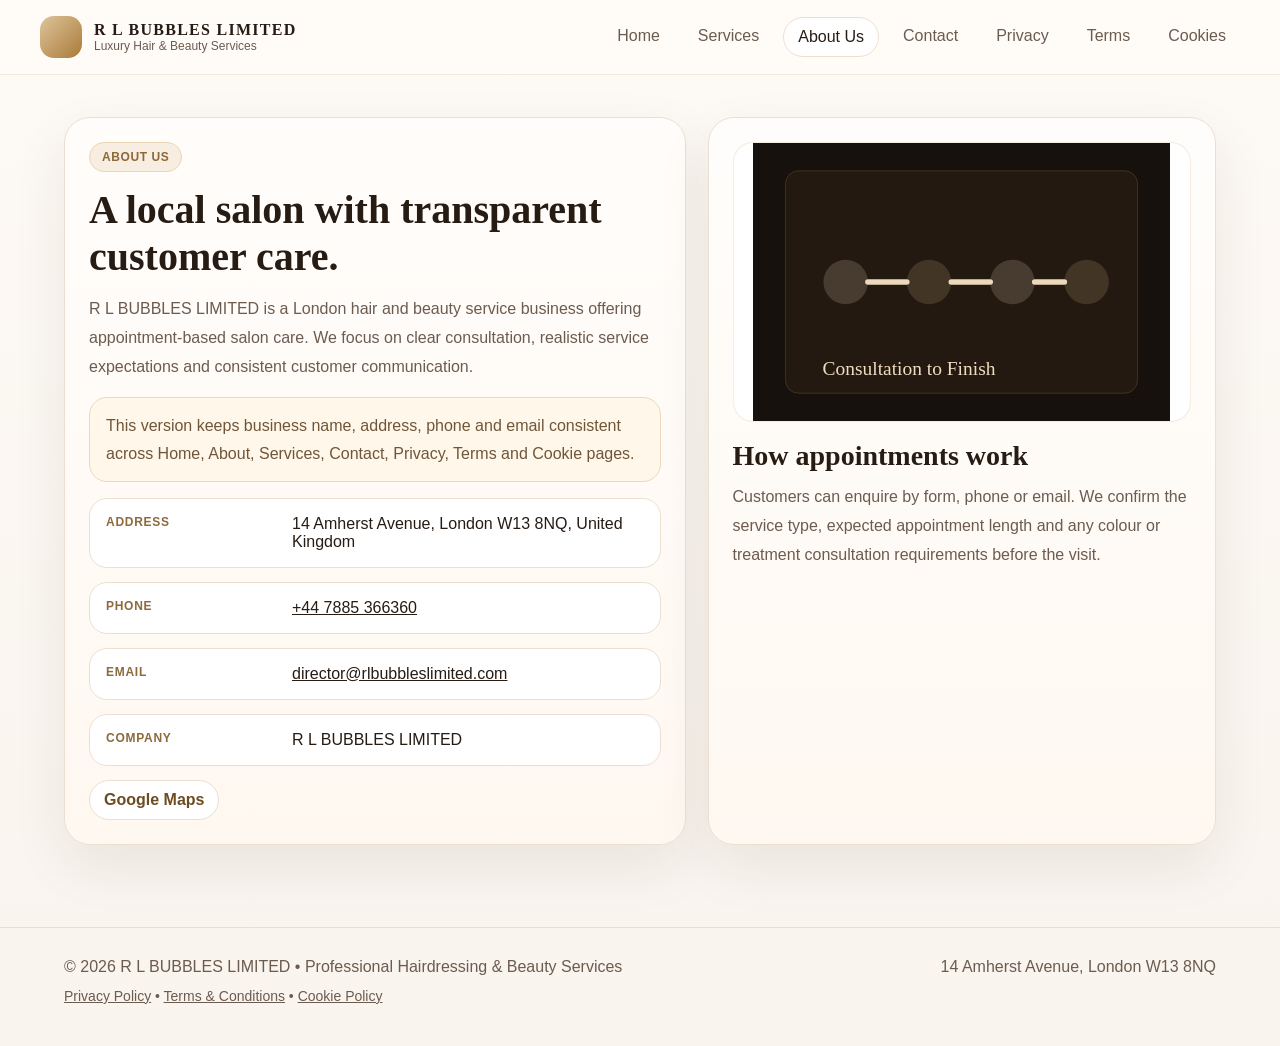
==== commit aa2bff63: "cdsc" ====
--- a/about.html
+++ b/about.html
@@ -1,2 +1,2 @@
 <!DOCTYPE html><html lang='en'><head><meta charset='utf-8'><meta name='viewport' content='width=device-width,initial-scale=1'><title>R L BUBBLES LIMITED | About Us</title><meta name='description' content='About R L BUBBLES LIMITED salon in London.'><link rel='canonical' href='https://rlbubbleslimited.com/'><link rel='stylesheet' href='style.css'></head><body><nav class='nav'><div class='wrap nav-inner'><a class='brand' href='index.html'><div class='mark'></div><div><strong>R L BUBBLES LIMITED</strong><span>Luxury Hair & Beauty Services</span></div></a><div class='links'><a class='' href='index.html'>Home</a><a class='' href='services.html'>Services</a><a class='active' href='about.html'>About Us</a><a class='' href='contact.html'>Contact</a><a href='privacy.html'>Privacy</a><a href='terms.html'>Terms</a><a href='cookie-policy.html'>Cookies</a></div></div></nav>
-<section class='section' style='padding-top:42px'><div class='wrap grid2'><div class='card'><span class='badge'>About Us</span><h2 style='margin-top:14px'>A local salon with transparent customer care.</h2><p style='margin-top:14px'>R L BUBBLES LIMITED is a London hair and beauty service business offering appointment-based salon care. We focus on clear consultation, realistic service expectations and consistent customer communication.</p><div class='notice'>This version keeps business name, address, phone and email consistent across Home, About, Services, Contact, Privacy, Terms and Cookie pages.</div><div class='details'><div class='detail'><strong>Address</strong><div>14 Amherst Avenue, London W13 8NQ, United Kingdom</div></div><div class='detail'><strong>Phone</strong><div><a href='tel:+447885366360'>+44 7885 366360</a></div></div><div class='detail'><strong>Email</strong><div><a href='mailto:director@rlbubbleslimited.com'>director@rlbubbleslimited.com</a></div></div><div class='detail'><strong>Company</strong><div>R L BUBBLES LIMITED</div></div></div><div class='socials'><a href='https://www.facebook.com/rlbubbleslimited' target='_blank' rel='noopener'>Facebook</a><a href='https://www.instagram.com/rlbubbleslimited' target='_blank' rel='noopener'>Instagram</a><a href='https://www.google.com/maps/search/?api=1&query=14+Amherst+Avenue+London+W13+8NQ' target='_blank' rel='noopener'>Google Maps</a></div></div><div class='card'><div class='media' style="background-image:url('assets/process.svg');height:280px"></div><h3>How appointments work</h3><p>Customers can enquire by form, phone or email. We confirm the service type, expected appointment length and any colour or treatment consultation requirements before the visit.</p></div></div></section><footer class='footer'><div class='wrap footer-inner'><div>© 2026 R L BUBBLES LIMITED • Professional Hairdressing & Beauty Services</div><div>14 Amherst Avenue, London W13 8NQ</div></div><div class='wrap' style='padding-top:12px'><div class='small'><a href='privacy.html'>Privacy Policy</a> • <a href='terms.html'>Terms &amp; Conditions</a> • <a href='cookie-policy.html'>Cookie Policy</a></div></div></footer></body></html>+<section class='section' style='padding-top:42px'><div class='wrap grid2'><div class='card'><span class='badge'>About Us</span><h2 style='margin-top:14px'>A local salon with transparent customer care.</h2><p style='margin-top:14px'>R L BUBBLES LIMITED is a London hair and beauty service business offering appointment-based salon care. We focus on clear consultation, realistic service expectations and consistent customer communication.</p><div class='notice'>This version keeps business name, address, phone and email consistent across Home, About, Services, Contact, Privacy, Terms and Cookie pages.</div><div class='details'><div class='detail'><strong>Address</strong><div>14 Amherst Avenue, London W13 8NQ, United Kingdom</div></div><div class='detail'><strong>Phone</strong><div><a href='tel:+447885366360'>+44 7885 366360</a></div></div><div class='detail'><strong>Email</strong><div><a href='mailto:director@rlbubbleslimited.com'>director@rlbubbleslimited.com</a></div></div><div class='detail'><strong>Company</strong><div>R L BUBBLES LIMITED</div></div></div><div class='socials'><a href='https://www.google.com/maps/search/?api=1&query=14+Amherst+Avenue+London+W13+8NQ' target='_blank' rel='noopener'>Google Maps</a></div></div><div class='card'><div class='media' style="background-image:url('assets/process.svg');height:280px"></div><h3>How appointments work</h3><p>Customers can enquire by form, phone or email. We confirm the service type, expected appointment length and any colour or treatment consultation requirements before the visit.</p></div></div></section><footer class='footer'><div class='wrap footer-inner'><div>© 2026 R L BUBBLES LIMITED • Professional Hairdressing & Beauty Services</div><div>14 Amherst Avenue, London W13 8NQ</div></div><div class='wrap' style='padding-top:12px'><div class='small'><a href='privacy.html'>Privacy Policy</a> • <a href='terms.html'>Terms &amp; Conditions</a> • <a href='cookie-policy.html'>Cookie Policy</a></div></div></footer></body></html>
